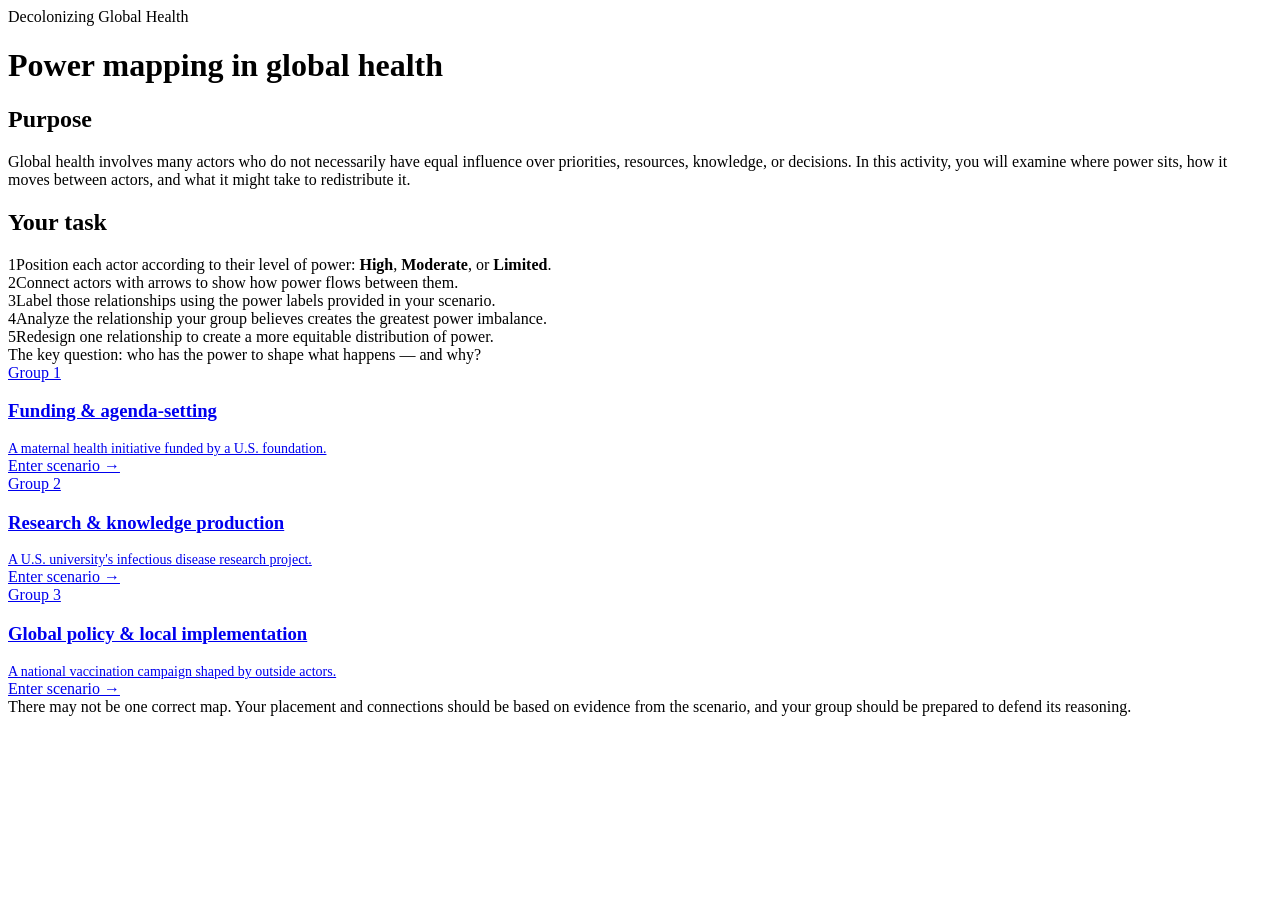
==== index.html @ 87ecebe7 "Add files via upload" ====
<!DOCTYPE html>
<html lang="en">
<head>
<meta charset="UTF-8">
<meta name="viewport" content="width=device-width, initial-scale=1.0">
<title>Power Mapping in Global Health</title>
<link rel="stylesheet" href="assets/style.css">
</head>
<body>
<div class="wrap">
  <div class="eyebrow">Decolonizing Global Health</div>
  <h1>Power mapping in global health</h1>

  <h2>Purpose</h2>
  <p>Global health involves many actors who do not necessarily have equal influence over priorities, resources, knowledge, or decisions. In this activity, you will examine where power sits, how it moves between actors, and what it might take to redistribute it.</p>

  <h2>Your task</h2>
  <div class="steps">
    <div class="step"><span class="num">1</span><span class="body">Position each actor according to their level of power: <strong>High</strong>, <strong>Moderate</strong>, or <strong>Limited</strong>.</span></div>
    <div class="step"><span class="num">2</span><span class="body">Connect actors with arrows to show how power flows between them.</span></div>
    <div class="step"><span class="num">3</span><span class="body">Label those relationships using the power labels provided in your scenario.</span></div>
    <div class="step"><span class="num">4</span><span class="body">Analyze the relationship your group believes creates the greatest power imbalance.</span></div>
    <div class="step"><span class="num">5</span><span class="body">Redesign one relationship to create a more equitable distribution of power.</span></div>
  </div>

  <div class="key-question">The key question: who has the power to shape what happens — and why?</div>

  <div class="cards">
    <a class="card" href="activity.html?g=1">
      <div class="tag">Group 1</div>
      <h3>Funding &amp; agenda-setting</h3>
      <p style="margin:0;font-size:14px;">A maternal health initiative funded by a U.S. foundation.</p>
      <span class="go">Enter scenario →</span>
    </a>
    <a class="card" href="activity.html?g=2">
      <div class="tag">Group 2</div>
      <h3>Research &amp; knowledge production</h3>
      <p style="margin:0;font-size:14px;">A U.S. university's infectious disease research project.</p>
      <span class="go">Enter scenario →</span>
    </a>
    <a class="card" href="activity.html?g=3">
      <div class="tag">Group 3</div>
      <h3>Global policy &amp; local implementation</h3>
      <p style="margin:0;font-size:14px;">A national vaccination campaign shaped by outside actors.</p>
      <span class="go">Enter scenario →</span>
    </a>
  </div>

  <div class="note">There may not be one correct map. Your placement and connections should be based on evidence from the scenario, and your group should be prepared to defend its reasoning.</div>
</div>
</body>
</html>
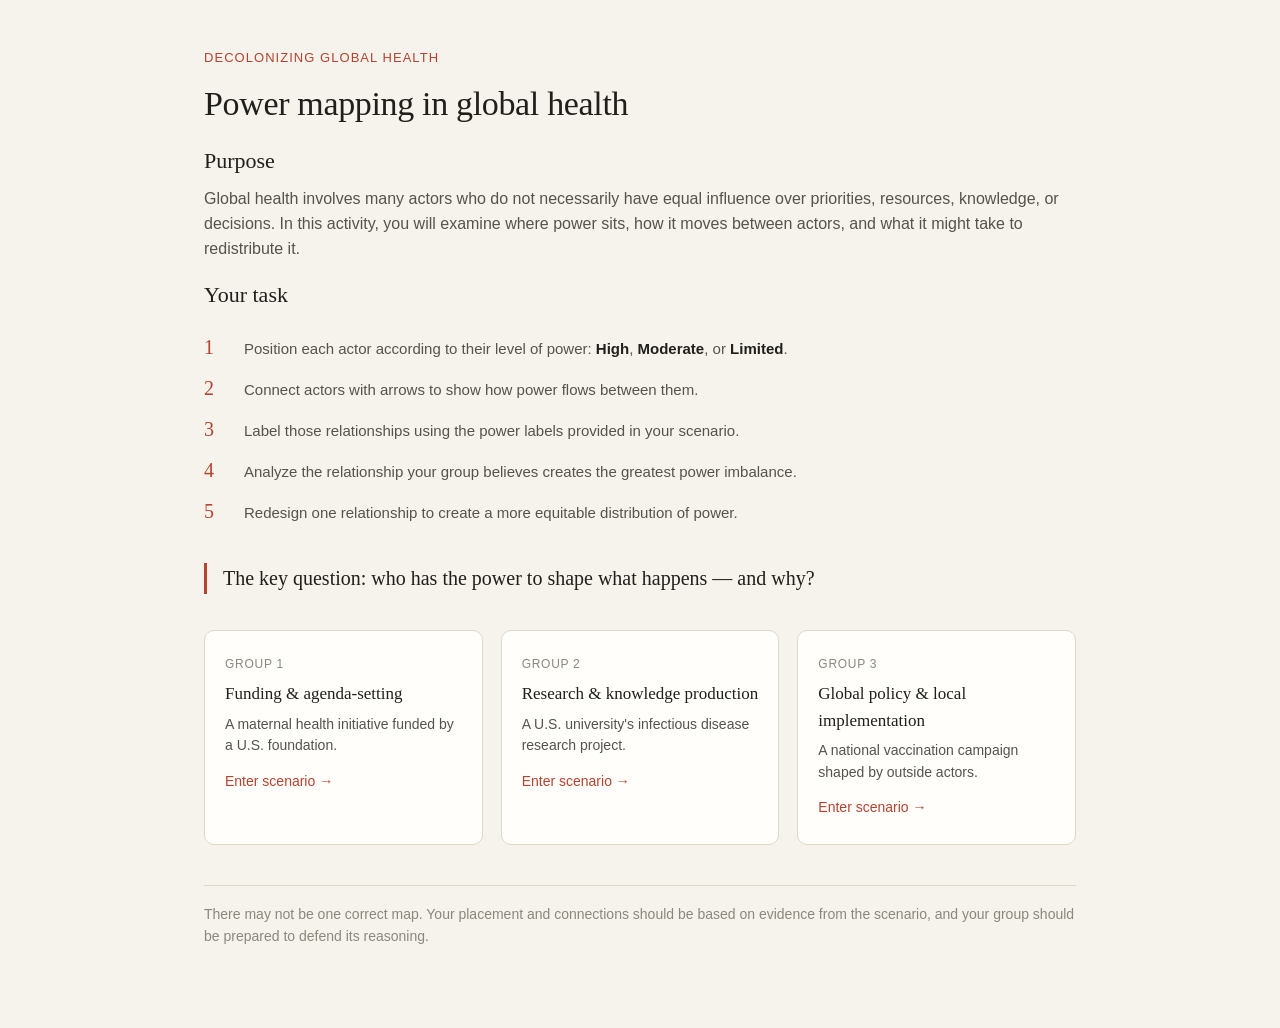
==== commit 6c9b1e63: "Update index.html" ====
--- a/index.html
+++ b/index.html
@@ -4,7 +4,7 @@
 <meta charset="UTF-8">
 <meta name="viewport" content="width=device-width, initial-scale=1.0">
 <title>Power Mapping in Global Health</title>
-<link rel="stylesheet" href="assets/style.css">
+<link rel="stylesheet" href="style.css">
 </head>
 <body>
 <div class="wrap">
--- a/style.css
+++ b/style.css
@@ -0,0 +1,268 @@
+:root {
+  --ink: #201f1c;
+  --ink-soft: #55534c;
+  --ink-faint: #8a877d;
+  --page: #f6f3ec;
+  --card: #fffefb;
+  --line: #ddd8c8;
+  --high: #2c2a4a;
+  --high-tint: #e4e3ec;
+  --moderate: #17685c;
+  --moderate-tint: #dcece8;
+  --limited: #a8672f;
+  --limited-tint: #f2e3d0;
+  --accent: #b5432f;
+  --serif: Georgia, "Iowan Old Style", "Palatino Linotype", serif;
+  --sans: -apple-system, BlinkMacSystemFont, "Segoe UI", Helvetica, Arial, sans-serif;
+}
+
+* { box-sizing: border-box; }
+
+body {
+  margin: 0;
+  background: var(--page);
+  color: var(--ink);
+  font-family: var(--sans);
+  line-height: 1.55;
+}
+
+.wrap {
+  max-width: 920px;
+  margin: 0 auto;
+  padding: 48px 24px 80px;
+}
+
+h1, h2, h3 { font-family: var(--serif); font-weight: 400; margin: 0 0 0.4em; }
+h1 { font-size: 34px; letter-spacing: -0.01em; }
+h2 { font-size: 22px; }
+h3 { font-size: 17px; }
+p { margin: 0 0 1em; color: var(--ink-soft); }
+
+a { color: var(--accent); }
+
+.eyebrow {
+  font-size: 13px;
+  color: var(--accent);
+  text-transform: uppercase;
+  letter-spacing: 0.08em;
+  margin-bottom: 10px;
+}
+
+.key-question {
+  font-family: var(--serif);
+  font-size: 20px;
+  color: var(--ink);
+  border-left: 3px solid var(--accent);
+  padding-left: 16px;
+  margin: 28px 0;
+}
+
+.cards {
+  display: grid;
+  grid-template-columns: repeat(3, 1fr);
+  gap: 18px;
+  margin: 36px 0;
+}
+@media (max-width: 720px) { .cards { grid-template-columns: 1fr; } }
+
+.card {
+  display: block;
+  background: var(--card);
+  border: 1px solid var(--line);
+  border-radius: 10px;
+  padding: 24px 20px;
+  text-decoration: none;
+  color: var(--ink);
+  transition: border-color 0.15s ease, transform 0.15s ease;
+}
+.card:hover { border-color: var(--accent); transform: translateY(-2px); }
+.card .tag { font-size: 12px; color: var(--ink-faint); text-transform: uppercase; letter-spacing: 0.06em; }
+.card h3 { margin: 8px 0 6px; }
+.card .go { display: inline-block; margin-top: 14px; font-size: 14px; color: var(--accent); }
+
+.note {
+  font-size: 14px;
+  color: var(--ink-faint);
+  border-top: 1px solid var(--line);
+  padding-top: 18px;
+  margin-top: 40px;
+}
+
+.steps {
+  display: grid;
+  gap: 10px;
+  margin: 20px 0 36px;
+  counter-reset: step;
+}
+.step {
+  display: flex;
+  gap: 14px;
+  align-items: baseline;
+}
+.step .num {
+  font-family: var(--serif);
+  font-size: 20px;
+  color: var(--accent);
+  min-width: 26px;
+}
+.step .body strong { color: var(--ink); }
+.step .body { color: var(--ink-soft); font-size: 15px; }
+
+details.scenario {
+  background: var(--card);
+  border: 1px solid var(--line);
+  border-radius: 10px;
+  padding: 16px 20px;
+  margin-bottom: 30px;
+}
+details.scenario summary {
+  cursor: pointer;
+  font-family: var(--serif);
+  font-size: 17px;
+  color: var(--ink);
+}
+details.scenario p { margin-top: 12px; }
+.actor-list { display: flex; flex-wrap: wrap; gap: 6px; margin-top: 10px; }
+.actor-list span {
+  font-size: 12px;
+  background: var(--high-tint);
+  border-radius: 999px;
+  padding: 3px 10px;
+  color: var(--ink-soft);
+}
+
+.pool {
+  display: flex;
+  flex-wrap: wrap;
+  gap: 8px;
+  padding: 14px;
+  background: var(--card);
+  border: 1px dashed var(--line);
+  border-radius: 10px;
+  min-height: 50px;
+  margin-bottom: 22px;
+}
+
+.chip {
+  padding: 7px 14px;
+  border-radius: 999px;
+  border: 1px solid var(--line);
+  background: var(--card);
+  font-size: 13px;
+  cursor: grab;
+  user-select: none;
+}
+.chip.selected { outline: 2px solid var(--accent); outline-offset: 1px; }
+
+#board { position: relative; margin-bottom: 8px; }
+#arrowLayer { position: absolute; top: 0; left: 0; width: 100%; height: 100%; pointer-events: none; overflow: visible; }
+
+.zones {
+  display: grid;
+  grid-template-columns: 1fr 1fr 1fr;
+  gap: 16px;
+  position: relative;
+  z-index: 1;
+}
+@media (max-width: 720px) { .zones { grid-template-columns: 1fr; } }
+
+.zone {
+  border-radius: 12px;
+  padding: 14px;
+  min-height: 220px;
+  border: 1px solid var(--line);
+}
+.zone.high { background: var(--high-tint); }
+.zone.moderate { background: var(--moderate-tint); }
+.zone.limited { background: var(--limited-tint); }
+.zone h3 { font-size: 14px; margin-bottom: 2px; }
+.zone .desc { font-size: 12px; color: var(--ink-faint); margin-bottom: 10px; }
+.zone.high h3 { color: var(--high); }
+.zone.moderate h3 { color: var(--moderate); }
+.zone.limited h3 { color: var(--limited); }
+.drop { min-height: 100px; display: flex; flex-wrap: wrap; gap: 8px; align-content: flex-start; }
+.drop .chip { cursor: pointer; }
+.drop.dragover { outline: 2px dashed var(--accent); outline-offset: 2px; }
+
+.controls { display: flex; flex-wrap: wrap; gap: 10px; margin: 16px 0; }
+button {
+  font-family: var(--sans);
+  font-size: 13px;
+  padding: 9px 16px;
+  border-radius: 7px;
+  border: 1px solid var(--ink);
+  background: transparent;
+  color: var(--ink);
+  cursor: pointer;
+}
+button:hover { background: var(--ink); color: var(--card); }
+button.primary { border-color: var(--accent); color: var(--accent); }
+button.primary:hover { background: var(--accent); color: var(--card); }
+
+.hint { font-size: 13px; color: var(--ink-faint); margin-bottom: 6px; }
+.error { font-size: 13px; color: var(--accent); min-height: 18px; }
+
+.label-panel {
+  position: absolute;
+  background: var(--card);
+  border: 1px solid var(--line);
+  border-radius: 10px;
+  padding: 14px;
+  box-shadow: 0 6px 18px rgba(0,0,0,0.12);
+  z-index: 5;
+  min-width: 200px;
+}
+.label-panel select, .label-panel textarea, .label-panel input, textarea, select {
+  width: 100%;
+  font-family: var(--sans);
+  font-size: 14px;
+  padding: 8px 10px;
+  border-radius: 6px;
+  border: 1px solid var(--line);
+  margin: 6px 0 10px;
+  background: var(--card);
+  color: var(--ink);
+}
+textarea { min-height: 70px; resize: vertical; }
+
+section.block {
+  background: var(--card);
+  border: 1px solid var(--line);
+  border-radius: 12px;
+  padding: 22px 24px;
+  margin-bottom: 24px;
+}
+
+.two-col { display: grid; grid-template-columns: 1fr 1fr; gap: 14px; }
+@media (max-width: 640px) { .two-col { grid-template-columns: 1fr; } }
+
+.share-box {
+  display: none;
+  margin-top: 14px;
+}
+.share-box textarea {
+  min-height: 90px;
+  font-size: 12px;
+  font-family: monospace;
+}
+.share-actions { display: flex; gap: 10px; flex-wrap: wrap; margin-top: 8px; }
+
+.banner {
+  background: var(--high-tint);
+  border: 1px solid var(--line);
+  border-radius: 10px;
+  padding: 12px 16px;
+  font-size: 13px;
+  color: var(--ink-soft);
+  margin-bottom: 24px;
+}
+
+footer.site {
+  max-width: 920px;
+  margin: 0 auto;
+  padding: 0 24px 40px;
+  font-size: 12px;
+  color: var(--ink-faint);
+}
+
+.back-link { font-size: 13px; display: inline-block; margin-bottom: 20px; }
